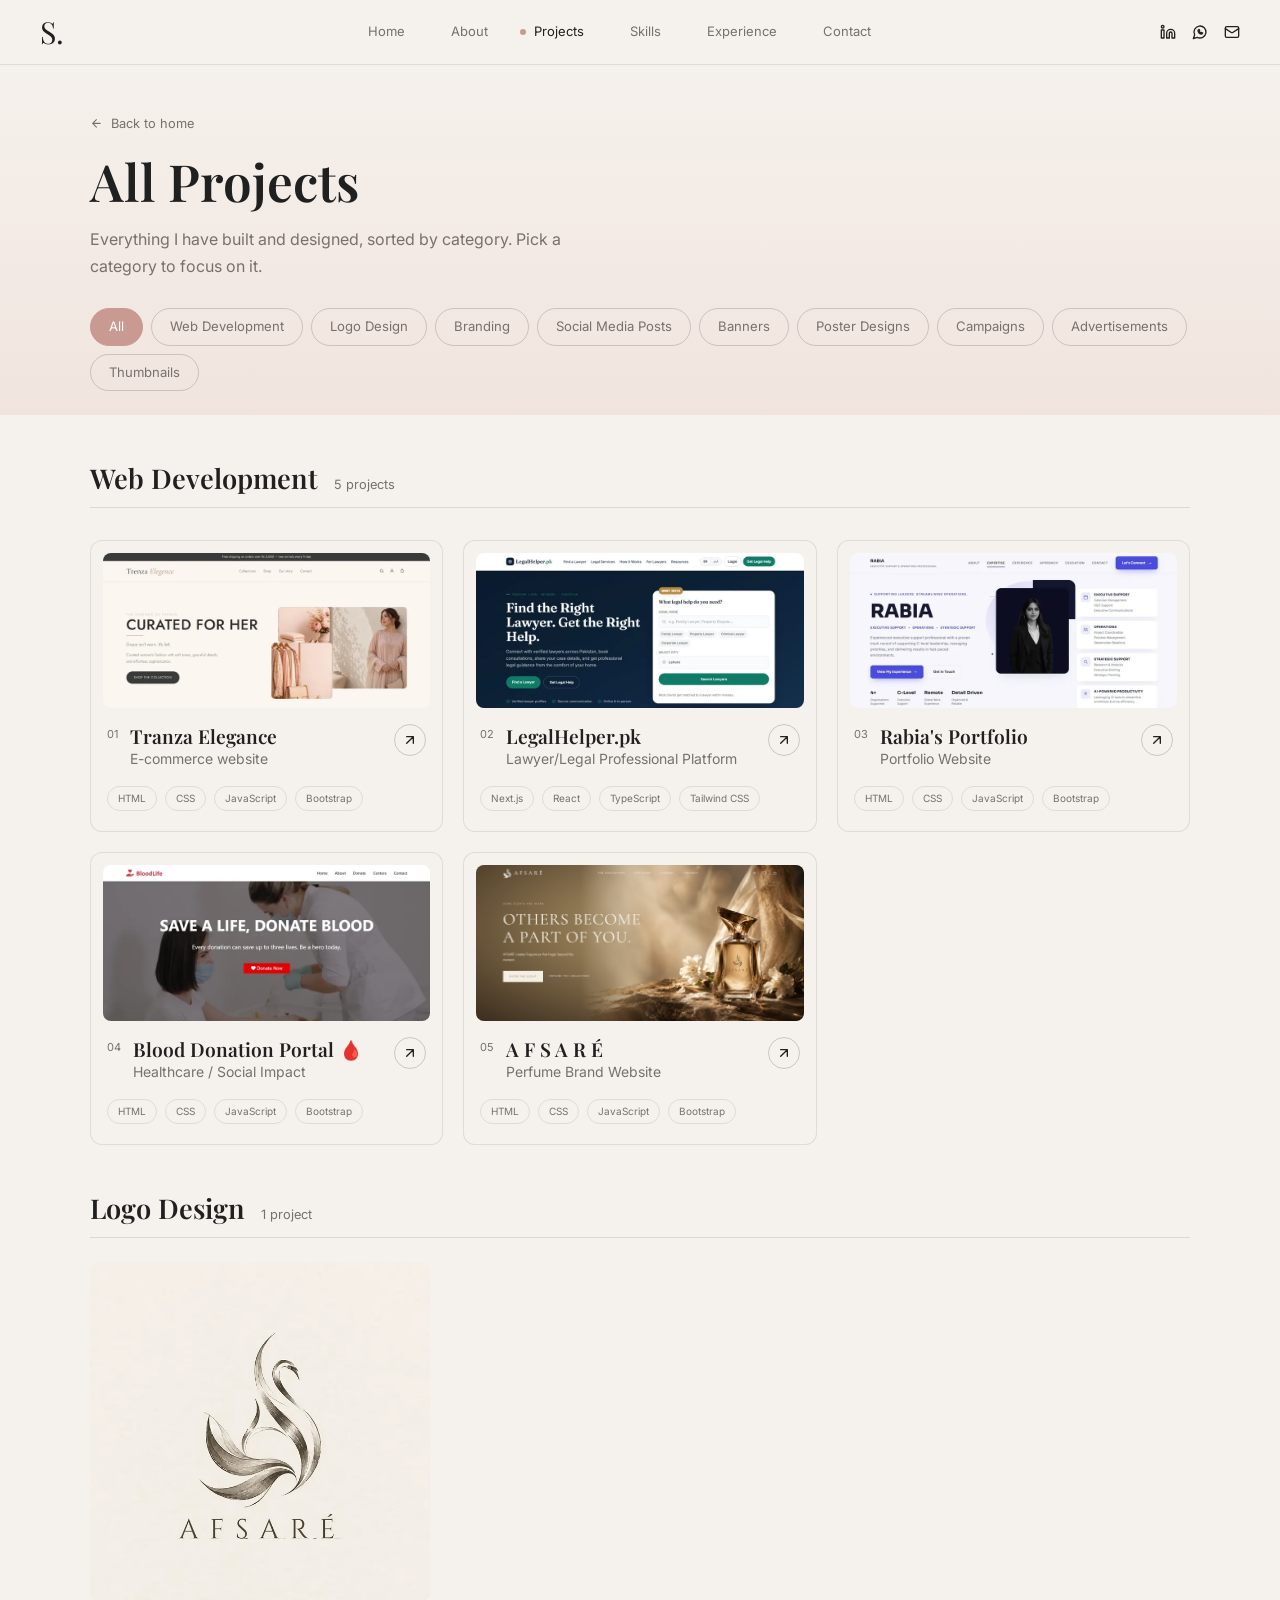
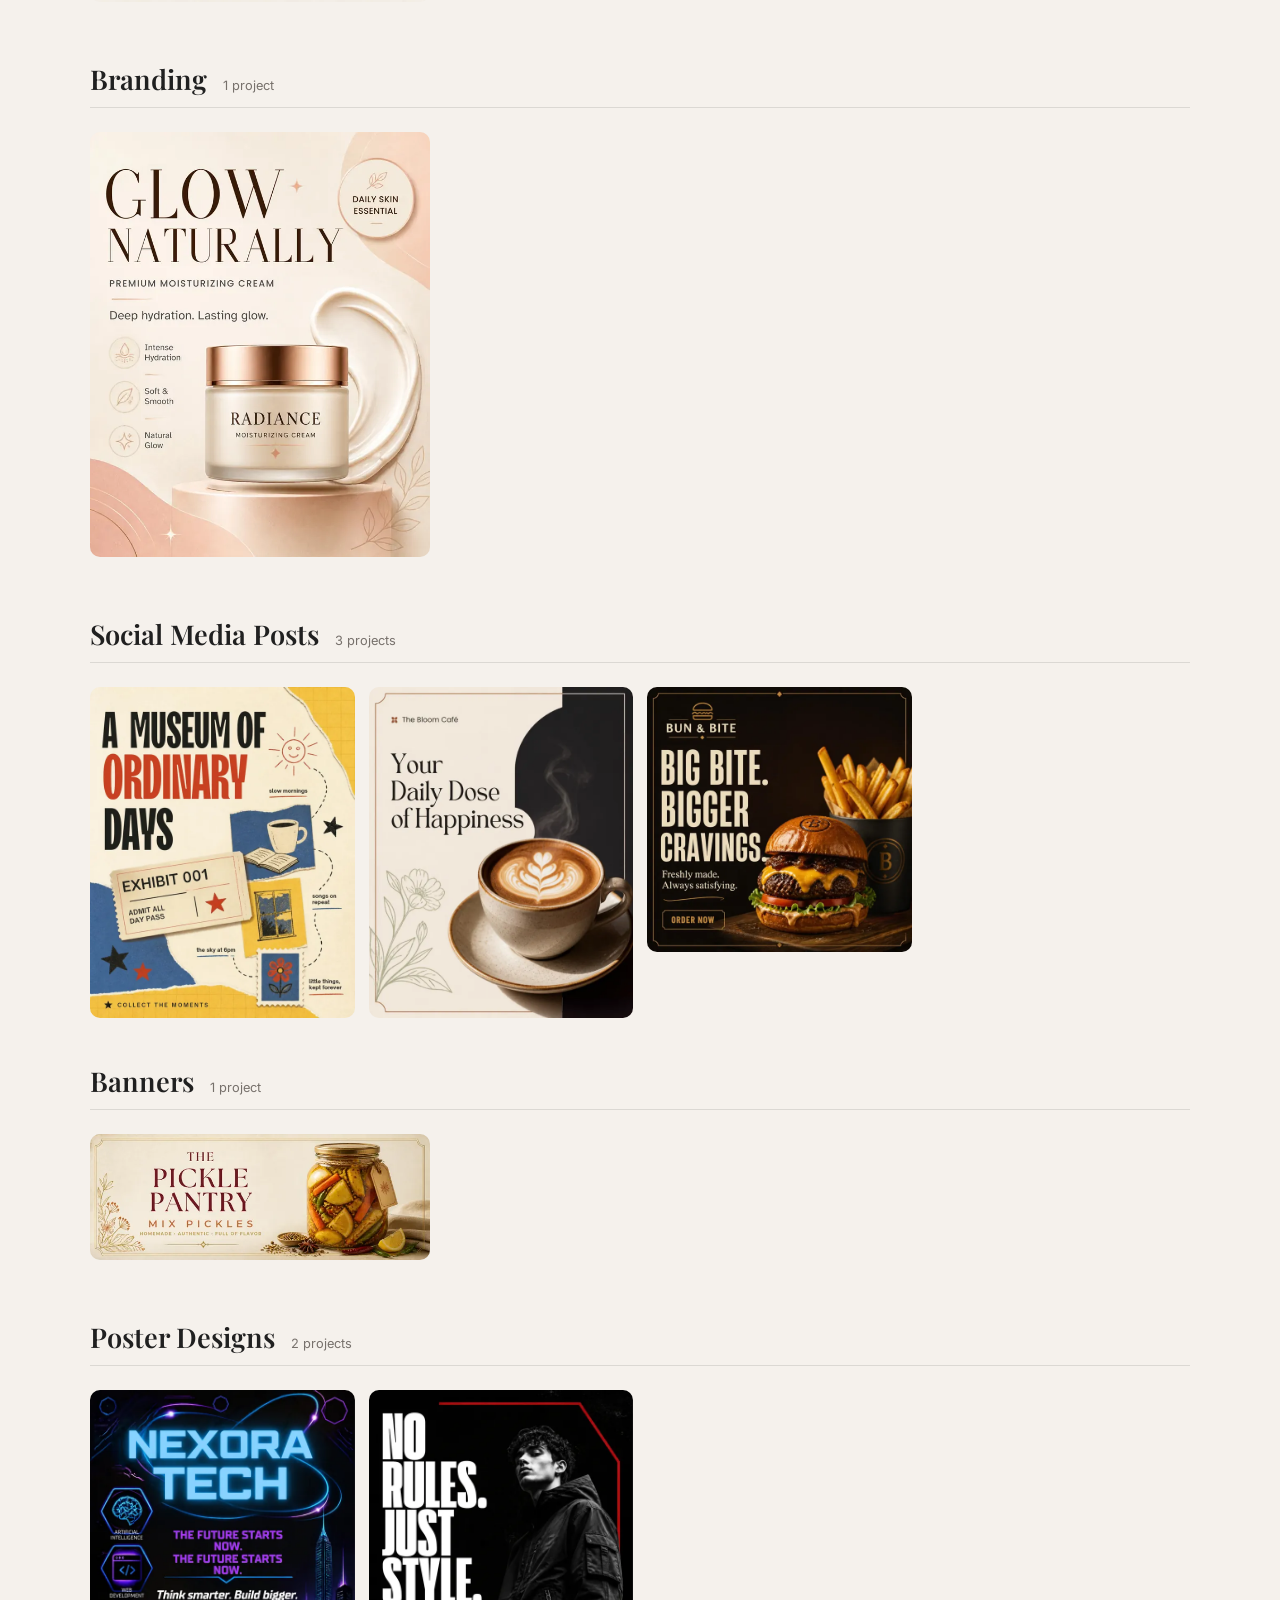
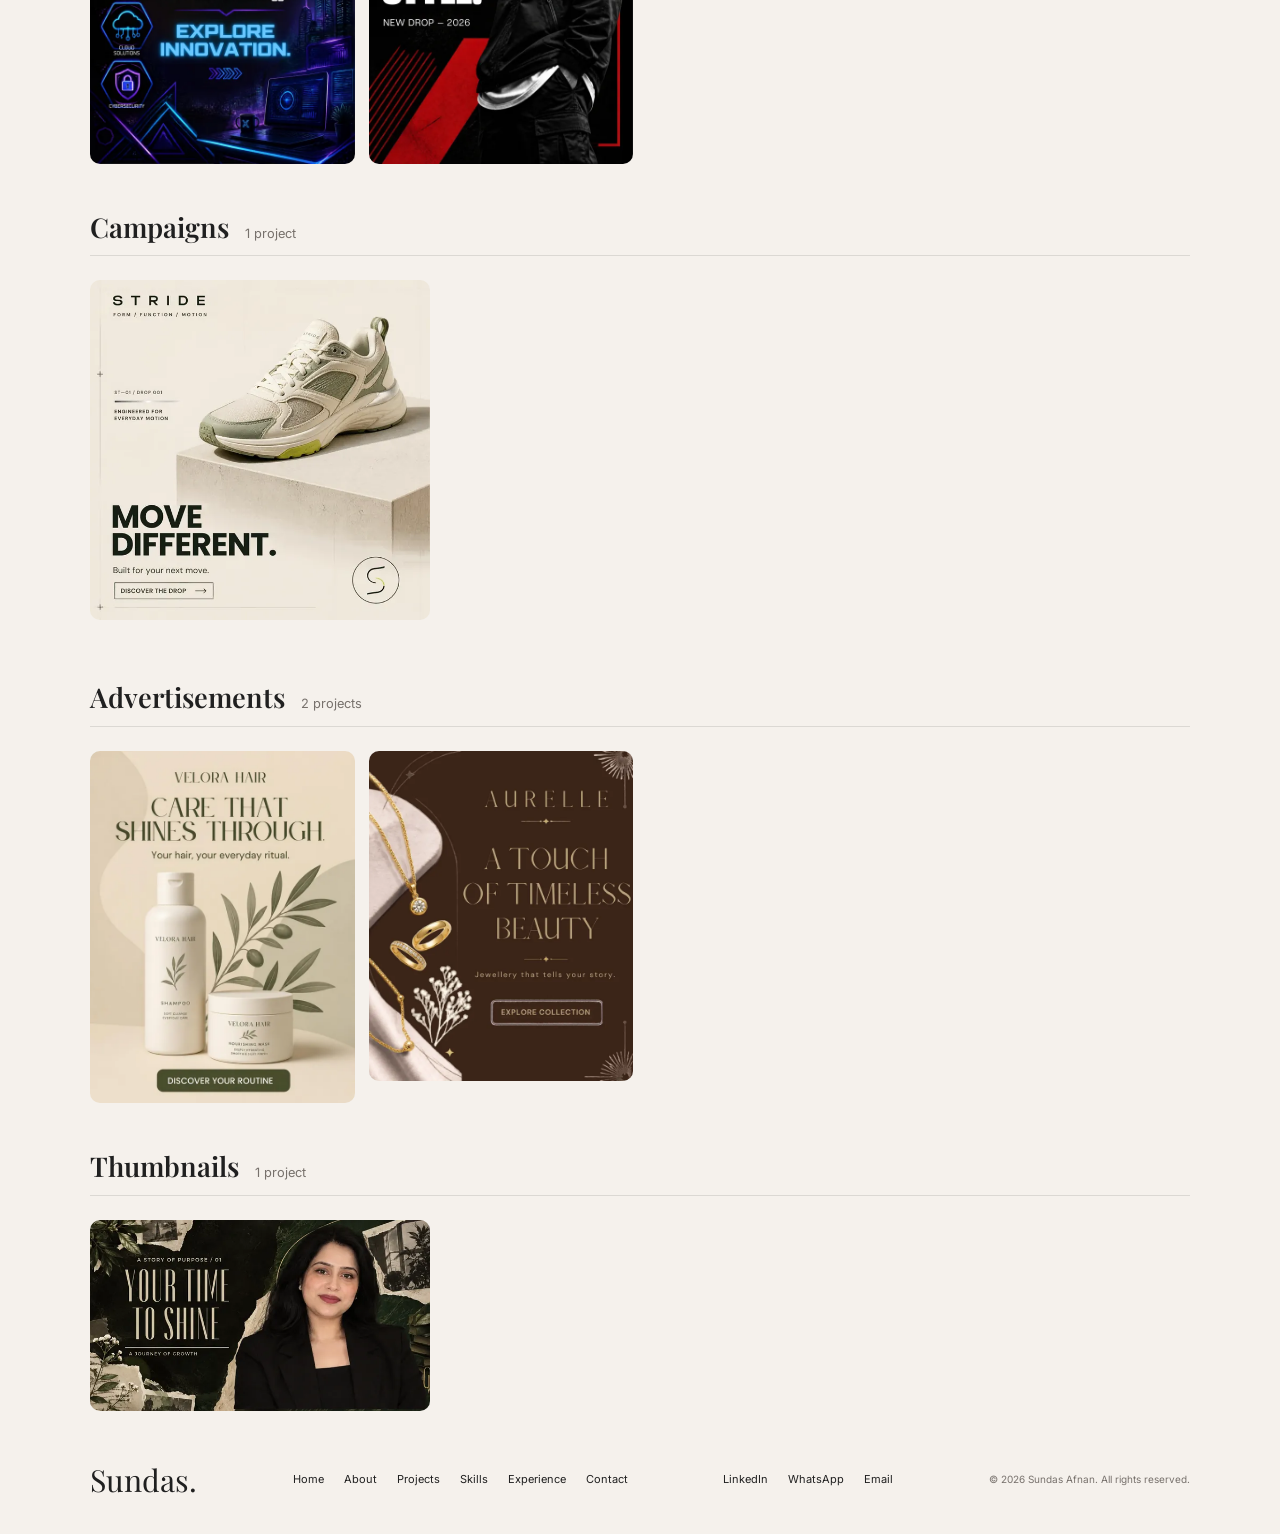
==== projects.html @ 481fc126 "Add files via upload" ====
<!DOCTYPE html>
<html lang="en">
<head>
<meta charset="UTF-8"><meta name="viewport" content="width=device-width, initial-scale=1">
<title>All Projects — Sundas Afnan</title>
<meta name="description" content="All web development and design projects by Sundas Afnan, grouped by category.">
<link rel="preconnect" href="https://fonts.googleapis.com"><link rel="preconnect" href="https://fonts.gstatic.com" crossorigin>
<link href="https://fonts.googleapis.com/css2?family=Caveat:wght@500&family=Inter:wght@400;500;600&family=Playfair+Display:wght@400;500&display=swap" rel="stylesheet">
<link rel="stylesheet" href="style.css">
</head>
<body data-page="projects">
<header class="nav"><div class="nav-in">
<a href="index.html" class="logo" aria-label="Home">S.</a>
<nav aria-label="Main"><ul class="links" id="navLinks"></ul></nav>
<div class="social" id="navSocial"></div>
<button class="burger" id="burger" aria-label="Open menu" aria-expanded="false"></button></div></header>
<div class="mobile-menu" id="mobileMenu"><ul id="mobileLinks"></ul><div class="social" id="mobileSocial"></div></div>

<main class="allp">
<section class="allp-head"><div class="wrap">
<a href="index.html#projects" class="back"><i data-i="arrow"></i> Back to home</a>
<h1 class="sec-title">All Projects</h1>
<p class="sec-desc">Everything I have built and designed, sorted by category. Pick a category to focus on it.</p>
<div class="filter" id="filter" role="tablist" aria-label="Filter projects by category"></div></div></section>
<div class="wrap allp-body" id="allBody"></div>
</main>

<footer class="footer"><div class="wrap foot-in"><a href="index.html" class="logo">Sundas.</a>
<nav aria-label="Footer"><ul class="foot-links" id="footLinks"></ul></nav>
<ul class="foot-links small"><li><a href="https://www.linkedin.com/in/sundasafnan14/" data-link="linkedin">LinkedIn</a></li><li><a href="+923128329131" data-link="whatsapp" target="_blank" rel="noreferrer">WhatsApp</a></li><li><a href="sundasafnan9@gmail.com" data-link="email">Email</a></li></ul>
<p class="copy">© 2026 Sundas Afnan. All rights reserved.</p></div></footer>

<div class="lightbox" id="lightbox" role="dialog" aria-modal="true" aria-label="Design preview" hidden>
<div class="lb-in"><div class="lb-img" id="lbImg"></div><div><h3 id="lbTitle"></h3><p id="lbCat"></p></div>
<button class="lb-btn lb-close" id="lbClose" aria-label="Close"></button><button class="lb-btn lb-prev" id="lbPrev" aria-label="Previous"></button><button class="lb-btn lb-next" id="lbNext" aria-label="Next"></button></div></div>
<script src="data.js"></script>
<script src="common.js"></script>
<script src="projects.js"></script>
</body></html>
---- style.css ----
:root{--cream:#F5F1EC;--soft:#ECE6DF;--char:#151515;--ink:#202020;--muted:#77716C;--blush:#C99A91;--lblush:#E8C7C0;
--serif:'Playfair Display',Georgia,serif;--sans:'Inter',system-ui,sans-serif;--hand:'Caveat',cursive}
*{box-sizing:border-box;margin:0;padding:0}
html{scroll-behavior:smooth;scroll-padding-top:4rem;overflow-x:hidden}
body{font-family:var(--sans);background:var(--cream);color:var(--ink);overflow-x:hidden;line-height:1.5}
img{display:block;max-width:100%}a{color:inherit;text-decoration:none}ul,ol{list-style:none}button{font:inherit;color:inherit;background:none;border:0;cursor:pointer}
:focus-visible{outline:2px solid var(--blush);outline-offset:3px}
h1,h2,h3{font-family:var(--serif);font-weight:400}
h2{font-size:2.4rem;line-height:1.15}
.wrap{max-width:1280px;margin:0 auto;padding:0 24px}
.hand{font-family:var(--hand)}.muted{color:var(--muted)}.soft{color:rgba(245,241,236,.72)}.small{font-size:.8rem;line-height:1.7}.max{max-width:24rem}
.eyebrow{font-size:11px;font-weight:500;text-transform:uppercase;letter-spacing:.25em;margin-bottom:8px}
svg.i{width:1em;height:1em;fill:none;stroke:currentColor;stroke-width:2;stroke-linecap:round;stroke-linejoin:round;vertical-align:-.125em}
section{scroll-margin-top:4rem}
/* buttons */
.btn{display:inline-flex;align-items:center;gap:8px;border-radius:999px;padding:12px 28px;font-size:.8rem;font-weight:500;transition:.25s}
.btn-fill{background:var(--blush);color:#fff}.btn-fill:hover{filter:brightness(1.1)}
.btn-line{border:1px solid var(--blush)}.btn-line:hover{background:rgba(201,154,145,.12)}
.btn-line.dark{margin-top:24px;padding:9px 20px}.btn-line.dark:hover{background:var(--blush);color:#fff}
.btn-line.light{border-color:rgba(245,241,236,.5)}
.btns{display:flex;flex-wrap:wrap;gap:12px}
/* nav */
.nav{position:fixed;inset:0 0 auto;z-index:50;background:rgba(245,241,236,.95);backdrop-filter:blur(8px);border-bottom:1px solid rgba(32,32,32,.1)}
.nav-in{max-width:1280px;margin:0 auto;height:64px;padding:0 40px;display:flex;align-items:center;justify-content:space-between}
.logo{font-family:var(--serif);font-size:1.9rem}
.links{display:flex;gap:32px;font-size:13px}
.links a,.mobile-menu a{display:flex;align-items:center;gap:8px;color:var(--muted);transition:color .2s}
.links a:hover,.links a.on,.mobile-menu a.on{color:var(--ink)}
.links a::before,.mobile-menu a::before{content:"";width:6px;height:6px;border-radius:50%;background:var(--blush);opacity:0;transition:opacity .3s}
.links a.on::before,.mobile-menu a.on::before{opacity:1}
.social{display:flex;gap:16px;align-items:center;font-size:16px}.social a:hover{color:var(--blush)}
.burger{display:none;font-size:24px}
.mobile-menu{position:fixed;inset:0;z-index:40;background:var(--cream);padding:96px 32px 40px;display:none;flex-direction:column;justify-content:space-between}
.mobile-menu.open{display:flex}.mobile-menu ul{display:grid;gap:16px;font-size:15px}
/* hero */
.hero{background:var(--char);color:var(--cream);overflow:hidden}
.hero-grid{display:grid;grid-template-columns:1.05fr 1fr;align-items:center;min-height:600px;padding:64px 40px 0}
.hero-text{padding:0 0 40px 40px;position:relative;z-index:2}
.hello{font-size:2.4rem;color:var(--lblush);line-height:1.2}
h1{font-size:clamp(2.6rem,6vw,4.4rem);line-height:1.1}
.role{margin-top:12px;font-size:12px;font-weight:600;text-transform:uppercase;letter-spacing:.3em}
.lead{margin-top:24px;max-width:24rem;font-size:1rem;line-height:1.7;color:rgba(245,241,236,.85)}
.hero .btns{margin-top:28px}
.hero-tech{margin-top:36px;display:flex;flex-wrap:wrap;gap:8px 28px;font-size:.88rem;color:rgba(245,241,236,.8)}
.hero-art{position:relative;height:600px}
.arch{position:absolute;left:50%;top:0;bottom:0;width:78%;max-width:420px;transform:translateX(-50%);border-radius:999px 999px 0 0;background:linear-gradient(#c99a91,#8a5f58)}
.hero-orbit{position:absolute;inset:0;width:100%;height:100%;pointer-events:none}
.hero-leaf{position:absolute;left:16px;bottom:24px;width:128px;height:256px}
.hero-img{position:absolute;bottom:0;left:50%;height:92%;width:auto;max-width:none;transform:translateX(-50%);filter:sepia(.25) saturate(1.15);-webkit-mask-image:linear-gradient(#000 88%,transparent);mask-image:linear-gradient(#000 88%,transparent)}
.build{position:absolute;right:8px;top:80px;transform:rotate(-12deg);text-align:center;font-size:1.9rem;line-height:1.15;color:var(--lblush)}
.leaf svg{width:100%;height:100%}
/* about */
.about{background:linear-gradient(var(--cream),#f1e4de);padding:64px 0}
.about .wrap{padding:0 64px;max-width:1228px}
.about-top{display:grid;grid-template-columns:auto 1fr;align-items:center;gap:64px}
.photo-wrap{position:relative;width:288px}
.about-leaf{position:absolute;left:-32px;bottom:0;z-index:2;width:64px;height:144px}
.photo-card{position:relative;aspect-ratio:1;transform:rotate(-2deg);overflow:hidden;border-radius:16px;background:#f7f1ec;box-shadow:0 0 0 8px rgba(255,255,255,.7),0 20px 40px rgba(0,0,0,.15)}
.circle{position:absolute;left:50%;top:12%;width:80%;height:80%;transform:translateX(-50%);border-radius:50%;background:var(--lblush)}
.photo-card img{position:absolute;bottom:0;left:50%;height:96%;width:auto;max-width:none;transform:translateX(-50%);filter:sepia(.2) saturate(1.1)}
.about-p{margin-top:20px;max-width:36rem;font-size:1rem;line-height:2;color:var(--muted)}
.sign{margin-top:20px;font-size:2.4rem;display:flex;align-items:center;gap:8px}.sign svg{font-size:20px}
.about-bottom{margin-top:56px;padding-top:24px;display:grid;grid-template-columns:1fr auto;align-items:center;gap:40px}
.caps{display:grid;gap:24px}.caps li{display:flex;gap:16px}
.cap-ic{flex:none;width:44px;height:44px;border-radius:50%;background:rgba(232,199,192,.7);display:flex;align-items:center;justify-content:center}
.caps h3{font-family:var(--sans);font-size:.88rem;font-weight:600}.caps p{margin-top:4px;font-size:.75rem;color:var(--muted)}
.quote-wrap{position:relative;width:288px;padding:24px 40px 24px 0;margin:0 auto}
.quote-shape{position:absolute;left:0;bottom:-8px;width:192px;height:160px;border-radius:999px 999px 0 0;background:rgba(232,199,192,.7)}
.quote{position:relative;transform:rotate(-3deg);border-radius:16px;padding:32px;font-size:2rem;line-height:1.2;background:linear-gradient(135deg,#f6dcd6,#efc9c1);box-shadow:0 10px 25px rgba(0,0,0,.12)}
.quote svg{font-size:20px;margin-top:8px}
.quote-leaf{position:absolute;right:-8px;top:0;width:80px;height:192px}
/* projects */
.projects{padding:56px 0}.projects .wrap,.designs .wrap,.exp .wrap,.services .wrap{max-width:1228px;padding:0 64px}
.sec-head{display:flex;justify-content:space-between;align-items:flex-end}
.viewall{display:flex;gap:8px;align-items:center;font-size:.8rem}
.proj-grid{margin-top:32px;display:grid;grid-template-columns:repeat(4,1fr);gap:16px}
.card{border:1px solid rgba(32,32,32,.1);border-radius:12px;background:var(--cream);padding:12px;transition:.3s}
.card:hover{transform:translateY(-4px);box-shadow:0 12px 28px rgba(0,0,0,.1)}
.card-img{aspect-ratio:16/10;border-radius:8px;overflow:hidden;background:rgba(232,199,192,.4);display:flex;flex-direction:column;align-items:center;justify-content:center;font-size:.75rem;color:var(--muted);text-align:center}
.card-img img{width:100%;height:100%;object-fit:cover;transition:transform .5s}.card:hover .card-img img{transform:scale(1.05)}
.card-row{margin-top:16px;padding:0 4px;display:flex;justify-content:space-between;gap:8px}
.card-row div{display:flex;gap:12px}.card-n{font-size:11px;color:var(--muted);padding-top:2px}
.card h3{font-family:var(--sans);font-size:.88rem;font-weight:600}.card p{font-size:.75rem;color:var(--muted)}
.arrow{flex:none;width:32px;height:32px;border:1px solid rgba(32,32,32,.2);border-radius:50%;display:flex;align-items:center;justify-content:center;transition:.3s}
.card:hover .arrow{background:var(--blush);color:#fff;border-color:var(--blush)}
.pills{margin-top:16px;padding:0 4px 8px;display:flex;flex-wrap:wrap;gap:8px}.pills li{border:1px solid rgba(32,32,32,.1);border-radius:999px;padding:4px 10px;font-size:10px;color:var(--muted)}
/* designs */
.designs{background:var(--soft);padding:56px 0}
.design-grid{display:grid;grid-template-columns:280px 1fr;gap:32px}
.gallery{column-count:3;column-gap:12px}
.g{position:relative;display:block;width:100%;margin:0 0 12px;overflow:hidden;border-radius:8px;break-inside:avoid;-webkit-column-break-inside:avoid;background:transparent}
.g img{display:block;width:100%;height:auto}
.g .ph{width:100%;aspect-ratio:1/1}.g.big .ph{aspect-ratio:4/5}
.ph{display:flex;align-items:center;justify-content:center;padding:12px;text-align:center;font-size:.75rem;color:var(--muted);background:linear-gradient(135deg,var(--lblush),var(--soft))}
.g img{transition:transform .5s}.g:hover img{transform:scale(1.05)}
.g .ov{position:absolute;inset:0;display:flex;flex-direction:column;justify-content:flex-end;padding:12px;text-align:left;color:var(--cream);background:rgba(21,21,21,.5);opacity:0;transition:.3s}
.g:hover .ov,.g:focus-visible .ov{opacity:1}.ov b{font-size:.75rem}.ov span{font-size:10px}
/* tools */
.tools{background:var(--char);color:var(--cream);border-radius:40px 40px 0 0;padding:56px 0;overflow:hidden}
.tools-grid{display:grid;grid-template-columns:300px 1fr;gap:32px;align-items:center;padding:0 48px;max-width:1280px}
.tag{margin-top:32px;transform:rotate(-6deg);font-size:1.9rem;line-height:1.15;color:var(--lblush)}
.orbit{position:relative;width:100%;aspect-ratio:16/9}
.orbit-svg{position:absolute;inset:0;width:100%;height:100%;pointer-events:none}
.orbit-center{position:absolute;left:50%;top:50%;transform:translate(-50%,-50%);text-align:center;z-index:1}
.orbit-center .hand{font-size:1.25rem;color:rgba(245,241,236,.4)}.orbit-center b{display:block;font-family:var(--serif);font-weight:400;font-size:1.5rem}
.orbit-center span{font-size:11px;color:rgba(245,241,236,.7)}
.tool{position:absolute;transform:translate(-50%,-50%);z-index:2;width:68px;height:68px;border-radius:12px;border:1px solid rgba(255,255,255,.15);background:#232020;opacity:.8;display:flex;flex-direction:column;align-items:center;justify-content:center;transition:transform .5s,box-shadow .5s,border-color .5s,opacity .5s}
.tool b{font-size:1.25rem}.tool span{margin-top:2px;font-size:10px;color:rgba(245,241,236,.8)}
.orbit.has-active .tool{opacity:.5}
.orbit .tool.on{z-index:3;opacity:1;transform:translate(-50%,-50%) scale(1.25);border-color:var(--blush);background:#2c2625;box-shadow:0 0 30px rgba(232,150,135,.7)}
.explore{position:absolute;right:0;top:0;font-size:1.5rem;color:var(--lblush)}
.hint{position:absolute;right:0;bottom:0;font-size:.88rem;line-height:1.3;color:rgba(245,241,236,.8)}
/* experience / services */
.exp{padding:56px 0}.exp-grid{display:grid;grid-template-columns:240px 1fr;gap:40px}
.jobs{display:grid;grid-template-columns:repeat(3,1fr);gap:32px}
.jobs li{position:relative;border-top:1px solid rgba(32,32,32,.2);padding-top:20px}
.jobs li::before{content:"";position:absolute;top:-5px;left:0;width:9px;height:9px;border-radius:50%;background:var(--ink)}
.jobs h3{font-family:var(--sans);font-size:.88rem;font-weight:600}.jobs p{font-size:11px;color:var(--muted)}
.jobs ul{margin-top:12px;list-style:disc;padding-left:16px;display:grid;gap:6px;font-size:11px;line-height:1.7;color:var(--muted)}
.services{padding:0 0 56px}
.svc-grid{margin-top:32px;display:grid;grid-template-columns:repeat(3,1fr);gap:16px}
.svc-grid li{border:1px solid rgba(32,32,32,.1);background:var(--soft);border-radius:12px;padding:24px;font-size:.88rem;font-weight:500;transition:.3s}
.svc-grid li:hover{transform:translateY(-4px);box-shadow:0 8px 20px rgba(0,0,0,.1)}
/* contact */
.contact{position:relative;overflow:hidden;background:var(--char);color:var(--cream);padding:56px 0}
.contact-bg{position:absolute;inset:0 auto 0 0;width:48%;-webkit-mask-image:linear-gradient(to right,#000,transparent 85%);mask-image:linear-gradient(to right,#000,transparent 85%);background:radial-gradient(ellipse at 20% 60%,rgba(201,154,145,.35),transparent 60%) center/cover}
.contact-fade{position:absolute;inset:0;background:linear-gradient(to right,transparent,rgba(21,21,21,.6),rgba(21,21,21,.9))}
.contact-in{position:relative;display:flex;align-items:center;justify-content:space-between;gap:32px;max-width:1280px;padding:0 48px}
.contact-in .spacer{width:30%}.contact h2{font-size:2.2rem;margin-top:8px}.contact .eyebrow{font-size:10px;color:rgba(245,241,236,.8)}.contact p.soft{margin-top:12px;font-size:.88rem}
.reach{transform:rotate(-6deg);text-align:center;font-size:1.5rem;line-height:1.2;color:var(--lblush)}
/* footer */
.footer{padding:32px 0}.foot-in{max-width:1228px;padding:0 64px;display:flex;justify-content:space-between;align-items:center;gap:20px}
.foot-links{display:flex;flex-wrap:wrap;gap:20px;font-size:11px}.foot-links a:hover{color:var(--blush)}.copy{font-size:10px;color:var(--muted)}
/* lightbox */
.lightbox{position:fixed;inset:0;z-index:60;background:rgba(21,21,21,.9);display:flex;align-items:center;justify-content:center;padding:16px}.lightbox[hidden]{display:none}
.lb-in{position:relative;width:100%;max-width:768px;color:var(--cream)}
.lb-img{max-height:70vh;min-height:240px;border-radius:8px;overflow:hidden;display:flex}.lb-img img{width:100%;max-height:70vh;object-fit:contain}.lb-img .ph{width:100%;min-height:240px}
.lb-in h3{margin-top:12px;font-size:1.25rem}.lb-in p{font-size:.75rem;opacity:.7}
.lb-btn{position:absolute;width:36px;height:36px;border-radius:50%;background:var(--cream);color:var(--ink);display:flex;align-items:center;justify-content:center}
.lb-close{top:-12px;right:0}.lb-prev{left:8px;top:33%}.lb-next{right:8px;top:33%}
/* reveal */
.reveal{opacity:0;transform:translateY(16px);transition:opacity .7s,transform .7s}.reveal.in{opacity:1;transform:none}
/* responsive */
@media (max-width:1023px){
.links,.nav .social{display:none}.burger{display:block}.nav-in{padding:0 20px}
.hero-grid{grid-template-columns:1fr;padding:96px 24px 0}.hero-text{padding:0 0 40px}.hero-art{height:480px}h1{font-size:3.2rem}
.about .wrap,.projects .wrap,.designs .wrap,.exp .wrap,.services .wrap,.foot-in{padding:0 24px}
.about-top,.about-bottom,.design-grid,.tools-grid,.exp-grid{grid-template-columns:1fr}.about-top{gap:40px}.photo-wrap{margin:0 auto}
.proj-grid{grid-template-columns:repeat(2,1fr)}.jobs{grid-template-columns:1fr}.svc-grid{grid-template-columns:repeat(2,1fr)}
.tools-grid{padding:0 24px}.explore,.hint,.build,.hero-leaf{display:none}.reach{display:none}
.contact-in{flex-direction:column;text-align:center}.contact-in .spacer{display:none}.contact-bg{width:100%;opacity:.4}
.foot-in{flex-direction:column}.viewall{display:none}}
@media (max-width:639px){
.orbit{aspect-ratio:4/5}.tool{width:44px;height:44px}.tool span{display:none}.tool b{font-size:.88rem}
.proj-grid,.svc-grid{grid-template-columns:1fr}.gallery{column-count:2}
h2{font-size:2rem}.quote{font-size:1.7rem}}
@media (min-width:640px) and (max-width:1023px){.orbit{aspect-ratio:16/10}}
@media (prefers-reduced-motion:reduce){html{scroll-behavior:auto}*{animation:none!important;transition:none!important}.reveal{opacity:1;transform:none}}

/* ===== Text hover effect (all text) ===== */
.hv{width:fit-content;max-width:100%;transition:color .3s,transform .3s,text-shadow .3s}
.hv:hover{color:var(--blush);transform:translateX(6px);text-shadow:0 0 18px rgba(201,154,145,.35)}
.hello.hv:hover,.tag.hv:hover,.reach.hv:hover,.build.hv:hover,.explore.hv:hover,.hero-tech li.hv:hover{color:#fff}
.build.hv:hover{transform:rotate(-12deg) translateX(6px)}.tag.hv:hover{transform:rotate(-6deg) translateX(6px)}.reach.hv:hover{transform:rotate(-6deg) translateX(6px)}
.about .quote.hv:hover{color:var(--blush)}
/* ===== Typing effect (hero) ===== */
.t-off{visibility:hidden}
.typing .t-on::after{content:"";display:inline-block;width:2px;height:.9em;margin-left:3px;vertical-align:-.1em;background:var(--blush);animation:blink .8s steps(1) infinite}
@keyframes blink{50%{opacity:0}}
html.js .hero .lead,html.js .hero .btns,html.js .hero-tech{opacity:0;transform:translateY(10px);transition:opacity .7s,transform .7s}
html.js .hero.typed .lead,html.js .hero.typed .btns,html.js .hero.typed .hero-tech{opacity:1;transform:none}
html.js .hero.typed .btns{transition-delay:.15s}html.js .hero.typed .hero-tech{transition-delay:.3s}
html.js .hero.typed .lead.hv:hover{transform:translateX(6px)}
/* ===== Extra responsive polish ===== */
img,svg{max-width:100%}
.tool{width:clamp(44px,7.5vw,68px);height:clamp(44px,7.5vw,68px)}
.photo-wrap{width:min(288px,80vw)}.quote-wrap{width:min(288px,100%)}
@media (max-width:1199px){
.nav-in{padding:0 24px}.links{gap:20px}
.about .wrap,.projects .wrap,.designs .wrap,.exp .wrap,.services .wrap,.foot-in{padding:0 32px}
.proj-grid{grid-template-columns:repeat(2,1fr)}
.exp-grid{grid-template-columns:1fr;gap:28px}
.hero-grid{padding-left:24px;padding-right:24px}.hero-text{padding-left:24px}
.tools-grid{padding:0 32px}.contact-in{padding:0 32px}}
@media (max-width:1023px){
.hero-art{height:clamp(380px,62vw,520px)}.hero-text{padding-left:0}
.about-bottom{justify-items:start}.quote-wrap{margin:0 auto}
.design-grid,.tools-grid{gap:28px}
.contact-in>div,.contact-in .btns{margin-inline:auto}.contact-in .btns{justify-content:center}}
@media (max-width:767px){
.jobs{grid-template-columns:1fr}.contact{padding:44px 0}.tag{font-size:1.6rem}
.about-top{text-align:left}.about .wrap,.projects .wrap,.designs .wrap,.exp .wrap,.services .wrap,.foot-in,.tools-grid,.contact-in{padding-left:20px;padding-right:20px}
.about{padding:48px 0}.projects,.designs,.exp{padding:44px 0}.tools{border-radius:28px 28px 0 0;padding:44px 0}
.about-leaf{left:-12px}}
@media (max-width:479px){
.nav-in{padding:0 16px}.hero-grid{padding:88px 16px 0}.hero-art{height:360px}.hello{font-size:2rem}.role{letter-spacing:.2em;font-size:11px}
.btn{padding:11px 22px}.hero-tech{gap:6px 18px;font-size:.8rem}
.quote{font-size:1.5rem;padding:24px}.sign{font-size:2rem}.about-p{font-size:.92rem;line-height:1.85}
.svc-grid li{padding:18px}.contact h2{font-size:1.8rem}.foot-links{justify-content:center}}
@media (prefers-reduced-motion:reduce){.hv:hover{transform:none}html.js .hero .lead,html.js .hero .btns,html.js .hero-tech{opacity:1;transform:none}}
/* ===== Contact illustration ===== */
.contact-bg svg{position:absolute;inset:0;width:100%;height:100%}
.contact-bg.photo{background-size:cover}.contact-bg.photo svg{display:none}
.steam{animation:steam 4s ease-in-out infinite;transform-box:fill-box}.steam.s2{animation-delay:1.3s}.steam.s3{animation-delay:2.6s}
@keyframes steam{0%{opacity:0;transform:translateY(8px)}50%{opacity:.8}100%{opacity:0;transform:translateY(-12px)}}
@media (max-width:1023px){.contact-bg{opacity:.35}}
/* ===== About bottom: skills + workspace art ===== */
.about-bottom{grid-template-columns:minmax(0,1.25fr) minmax(0,1fr);gap:24px;padding-top:0}
.caps{grid-template-columns:1fr 1fr;gap:44px 28px}
.caps li{align-items:flex-start;gap:16px}
.cap-ic{width:64px;height:64px;background:#f0d3cd;color:#4a2f2c}.cap-ic svg{font-size:26px}
.cap-body{border-left:1px solid rgba(201,154,145,.7);padding-left:16px;min-height:64px}
.caps h3{font-family:var(--sans);font-size:1.1rem;font-weight:500}
.skills{margin-top:8px;display:flex;flex-wrap:wrap;gap:2px 0;font-size:.82rem;color:var(--muted)}
.skills li{white-space:nowrap}.skills li+li::before{content:"•";margin:0 9px;color:var(--blush)}
.workspace{width:100%;max-width:520px;height:auto;justify-self:end}
@media (max-width:1023px){.about-bottom{grid-template-columns:1fr}.workspace{justify-self:center;max-width:460px}}
@media (max-width:639px){.caps{grid-template-columns:1fr}.skills{flex-wrap:wrap}}

/* ===== Tools section — new design ===== */
.tools{position:relative;background:radial-gradient(ellipse at 60% 45%,#1d1514,#120e0e 70%)}
.tools-grid{position:relative;z-index:2}
.pill{display:inline-block;border:1px solid rgba(201,154,145,.45);background:rgba(201,154,145,.12);color:var(--lblush);border-radius:999px;padding:8px 22px;font-size:12px;letter-spacing:.3em;text-transform:uppercase}
.tools h2{margin-top:22px;font-size:clamp(2.6rem,4.6vw,4.2rem);font-weight:600;line-height:1.05;color:#f6d6cc}
.tools-desc{margin-top:22px;max-width:26rem;font-size:1rem;line-height:1.7;color:rgba(245,241,236,.8)}
.tag{margin-top:44px;font-size:clamp(1.7rem,2.4vw,2.3rem)}
.swoosh{display:block;width:70%;height:12px;margin:4px 0 0 28px}
.orbit .tool{width:clamp(44px,8.4vw,104px);height:clamp(44px,8.4vw,104px);gap:clamp(2px,.5vw,7px);border-radius:clamp(10px,1.6vw,18px);border:1px solid rgba(232,160,150,.45);background:linear-gradient(160deg,#261b1a,#150f0f);box-shadow:0 0 16px rgba(201,110,100,.18),inset 0 0 14px rgba(232,160,150,.07);opacity:1}
.tool img{width:46%;height:auto;max-height:48%;object-fit:contain;pointer-events:none}
.tool span{margin:0;font-size:clamp(8px,.95vw,13px);color:#f3e9e4;line-height:1}
.orbit.has-active .tool{opacity:.55}
.orbit .tool.on{opacity:1;transform:translate(-50%,-50%) scale(1.15);border-color:#f0a597;box-shadow:0 0 38px rgba(240,140,125,.75),inset 0 0 18px rgba(240,160,150,.18)}
.orbit-center{width:22%;aspect-ratio:220/170;display:flex;align-items:center;justify-content:center}
.tk-blob{position:absolute;inset:0;width:100%;height:100%}
.tk{position:relative;text-align:center;color:#f5d5cb}.tk>svg.i{font-size:clamp(14px,1.8vw,24px);color:var(--lblush)}
.orbit-center .tk .hand{font-size:clamp(1.1rem,2.6vw,2.6rem);line-height:1.1;color:#f5d5cb}
.tk .swoosh{width:70%;margin:0 auto}.tk span{display:block;margin-top:2px;font-size:clamp(8px,.9vw,12px);color:rgba(245,241,236,.7)}
.sp{position:absolute;width:20px;height:20px}.s-l{left:-4%;top:58%}.s-r{right:-4%;top:58%}
.orbit .sp{display:block}.s-tr{right:4%;top:16%}.s-br{right:3%;bottom:10%}
.deco-tr{position:absolute;right:-6px;top:-4px;width:110px;height:150px;transform:rotate(25deg)}
.deco-bl{position:absolute;left:-10px;bottom:10px;width:80px;height:150px;transform:rotate(-8deg)}
.deco-br{position:absolute;right:10px;bottom:-6px;width:60px;height:110px;transform:rotate(-20deg)}
.blob-bl{position:absolute;left:-70px;bottom:-70px;width:260px;height:210px;border-radius:60% 40% 50% 50%;background:rgba(201,154,145,.14)}
.blob-br{position:absolute;right:-90px;bottom:-70px;width:300px;height:220px;border-radius:50% 60% 40% 50%;background:rgba(201,154,145,.14)}
@media (min-width:1024px){.tools-grid{grid-template-columns:380px 1fr}.orbit{aspect-ratio:17/10}}
@media (max-width:1023px){.tools .s-tr,.tools .s-br{display:none}.deco-tr{width:80px;height:110px}.deco-bl,.deco-br{display:none}.tools-grid>.tools-left{text-align:left}.orbit-center{width:26%}}
@media (max-width:639px){.orbit-center{width:34%}.orbit .sp{display:none}.tool span{display:none}.tool img{width:58%;max-height:62%}.swoosh{width:60%}}

/* ===== Tool size: scale with the orbit area (container units) ===== */
.orbit{container-type:inline-size}
.orbit .tool{width:clamp(40px,7.8cqw,96px);height:clamp(40px,7.8cqw,96px);gap:clamp(2px,.7cqw,6px);border-radius:clamp(9px,1.5cqw,16px)}
.tool span{font-size:clamp(8px,1.15cqw,12px)}
.tool img{width:44%;max-height:46%}
.orbit-center .tk .hand{font-size:clamp(1rem,3.3cqw,2.4rem)}
.tk>svg.i{font-size:clamp(12px,2.2cqw,22px)}
.tk span{font-size:clamp(8px,1.1cqw,11px)}
@media (max-width:639px){.tool img{width:56%;max-height:60%}}

/* ===== Experience — timeline cards ===== */
.exp{--terra:#B8695A;--terra-l:rgba(184,105,90,.35);background:#fbf6ee;padding:64px 0}
.exp .wrap{max-width:1300px;padding:0 40px}
.exp-pill{display:inline-block;border:1.5px solid rgba(184,105,90,.5);color:var(--terra);border-radius:999px;padding:10px 26px;font-family:var(--serif);font-size:13px;letter-spacing:.25em;text-transform:uppercase;margin-bottom:0}
.exp h2{margin-top:24px;font-size:clamp(2.8rem,4.6vw,4.2rem);font-weight:600;line-height:1.05;color:#3a281f}
.dash{display:block;width:48px;height:2px;margin:22px 0 18px;background:linear-gradient(90deg,var(--terra) 0 20px,transparent 20px 28px,var(--terra) 28px 48px)}
.exp-sub{font-size:1.1rem;color:#4a3d38}
.resume{display:inline-flex;align-items:center;gap:12px;margin-top:28px;padding:16px 32px;border:1.5px solid rgba(184,105,90,.4);border-radius:999px;background:#fff8f2;box-shadow:0 8px 22px rgba(184,105,90,.15);color:#4a2f27;font-weight:500;transition:.3s}
.resume:hover{background:var(--terra);color:#fff;transform:translateY(-2px)}
.jobs{position:relative;display:grid;grid-template-columns:1fr;gap:28px;padding-left:48px}
.jobs::before{content:"";position:absolute;left:12px;top:24px;bottom:24px;width:2px;background:linear-gradient(var(--terra-l),var(--terra),var(--terra-l))}
.jobs>li{position:relative;border-top:0;padding-top:0}.jobs>li::before{display:none}
.node{position:absolute;left:-44px;top:26%;width:16px;height:16px;border-radius:50%;background:#fff;border:2px solid var(--terra);box-shadow:0 0 0 4px rgba(184,105,90,.12)}
.job-card{display:grid;grid-template-columns:auto minmax(0,1fr) minmax(0,1.25fr);gap:24px;align-items:start;border:1px solid var(--terra-l);border-radius:24px;padding:26px 28px;background:linear-gradient(135deg,#fffaf4,#fcf1e8);box-shadow:0 10px 28px rgba(184,105,90,.08);transition:.3s}
.job-card:hover{transform:translateY(-3px);box-shadow:0 14px 34px rgba(184,105,90,.16)}
.job-ic{width:78px;height:78px;border-radius:18px;background:#fbe3d6;border:1px solid rgba(184,105,90,.25);display:flex;align-items:center;justify-content:center;color:#5a463f}
.job-ic img{width:46px;height:46px}.job-ic svg{font-size:36px;stroke-width:1.5}
.job-n{font-family:var(--serif);font-weight:600;font-size:1.1rem;color:var(--terra);line-height:1}
.jobs .job-main h3{font-family:var(--serif);font-size:1.55rem;font-weight:600;line-height:1.2;color:#22202c}
.job-main .org{margin-top:6px;font-family:var(--serif);font-size:1rem;color:#5a4a44}
.job-main .date{margin-top:6px;display:flex;align-items:center;gap:8px;font-family:var(--serif);font-size:.95rem;color:#4a3d38}.job-main .date svg{color:var(--terra);font-size:16px}
.chips{margin-top:18px;display:flex;flex-wrap:wrap;gap:12px}
.chip{width:48px;height:48px;border-radius:12px;background:#fbe9de;border:1px solid rgba(184,105,90,.2);display:flex;align-items:center;justify-content:center;color:#4a3d38}
.chip img{width:26px;height:26px}.chip svg{font-size:24px;stroke-width:1.6}
.jobs .job-pts{list-style:none;padding:4px 0 4px 28px;margin:0;border-left:1px solid var(--terra-l);display:grid;gap:12px;font-family:var(--serif);font-size:.95rem;line-height:1.5;color:#3a3340}
.job-pts li{position:relative;padding-left:22px}.job-pts li::before{content:"";position:absolute;left:0;top:.6em;width:7px;height:7px;border-radius:50%;background:var(--terra)}
@media (min-width:1200px){.exp-grid{grid-template-columns:380px 1fr;gap:56px}}
@media (max-width:1199px){.exp .wrap{padding:0 32px}}
@media (max-width:899px){.job-card{grid-template-columns:auto 1fr}.jobs .job-pts{grid-column:1/-1;border-left:0;border-top:1px solid var(--terra-l);padding:18px 0 0}}
@media (max-width:639px){.exp .wrap{padding:0 20px}.jobs{padding-left:34px}.jobs::before{left:6px}.node{left:-35px;width:14px;height:14px}.job-card{grid-template-columns:1fr;padding:20px}.job-ic{width:64px;height:64px}.jobs .job-main h3{font-size:1.3rem}}

/* ===== Experience: compact cards ===== */
.exp{padding:48px 0}
.exp .wrap{max-width:1180px}
@media (min-width:1200px){.exp-grid{grid-template-columns:330px 1fr;gap:40px}}
.jobs{gap:16px;padding-left:40px}.jobs::before{left:9px}.node{left:-38px;width:13px;height:13px}
.job-card{gap:16px;padding:16px 20px;border-radius:18px}
.job-ic{width:56px;height:56px;border-radius:14px}.job-ic img{width:32px;height:32px}.job-ic svg{font-size:26px}
.job-n{font-size:.9rem}
.jobs .job-main h3{font-size:1.15rem}
.job-main .org{margin-top:3px;font-size:.88rem}.job-main .date{margin-top:3px;font-size:.82rem}.job-main .date svg{font-size:14px}
.chips{margin-top:10px;gap:8px}.chip{width:34px;height:34px;border-radius:9px}.chip img{width:19px;height:19px}.chip svg{font-size:17px}
.jobs .job-pts{padding:2px 0 2px 20px;gap:7px;font-size:.82rem;line-height:1.45}
.job-pts li{padding-left:16px}.job-pts li::before{width:6px;height:6px;top:.55em}
@media (max-width:899px){.jobs .job-pts{padding-top:12px}}
@media (max-width:639px){.jobs{padding-left:30px}.jobs::before{left:5px}.node{left:-31px}.job-card{padding:14px}.job-ic{width:48px;height:48px}.jobs .job-main h3{font-size:1.05rem}}

/* ===== Timeline lights up on scroll ===== */
.jobs::after{content:"";position:absolute;left:9px;top:24px;width:2px;height:var(--prog,0px);background:linear-gradient(var(--terra),#e08a74);box-shadow:0 0 10px rgba(184,105,90,.6);border-radius:2px;transition:height .15s linear}
.node{background:#fff;border-color:rgba(184,105,90,.4);transition:background .4s,border-color .4s,box-shadow .4s,transform .4s;z-index:1}
.node.reached{background:var(--terra);border-color:var(--terra)}
.node.lit{transform:scale(1.3);box-shadow:0 0 0 5px rgba(184,105,90,.2),0 0 18px 5px rgba(224,138,116,.7)}
.job.lit .job-card{border-color:var(--terra);box-shadow:0 14px 34px rgba(184,105,90,.2)}
@media (max-width:639px){.jobs::after{left:5px}}

/* ================= Unified type system (all sections) ================= */
:root{--terra:#B8695A;--terra-l:rgba(184,105,90,.35);--fs-title:clamp(2.4rem,4vw,3.6rem);--fs-card:1.2rem;--fs-body:1rem;--fs-small:.875rem}
.pill{display:inline-block;margin:0;padding:8px 22px;border:1.5px solid rgba(184,105,90,.5);border-radius:999px;font-family:var(--sans);font-size:12px;font-weight:500;letter-spacing:.25em;text-transform:uppercase;color:var(--terra);background:transparent}
.tools .pill,.contact .pill{border-color:rgba(201,154,145,.45);background:rgba(201,154,145,.12);color:var(--lblush)}
main h2.sec-title{margin-top:18px;font-family:var(--serif);font-weight:600;font-size:var(--fs-title);line-height:1.1;color:var(--ink)}
.about h2.sec-title{margin-top:0}
.tools h2.sec-title,.contact h2.sec-title{color:#f6d6cc}
.sec-desc{margin-top:16px;max-width:30rem;font-family:var(--sans);font-size:var(--fs-body);line-height:1.7;color:var(--muted)}
.tools .sec-desc,.contact .sec-desc{color:rgba(245,241,236,.8)}
.about-p.sec-desc{max-width:36rem}
/* card titles */
main .card h3,main .caps h3,main .jobs .job-main h3,main .svc-card h3{font-family:var(--serif);font-weight:600;font-size:var(--fs-card);line-height:1.25;color:var(--ink)}
/* secondary text */
main .card p,main .skills,main .jobs .job-pts,.job-main .org,.job-main .date,.svc-card p{font-family:var(--sans);font-size:var(--fs-small);line-height:1.6}
main .card p{color:var(--muted)}
.job-main .org{margin-top:4px;color:#5a4a44}.job-main .date{color:#4a3d38}
.jobs .job-pts{color:#4a4448}
.skills{color:var(--muted)}
/* ===== Services ===== */
.services{background:#fbf6ee;padding:48px 0 64px}
.services .wrap{max-width:1180px;padding:0 40px}
.services .dash{margin:22px 0 0}
.svc-grid{margin-top:32px;display:grid;grid-template-columns:repeat(3,1fr);gap:20px}
.svc-grid .svc-card{border:1px solid var(--terra-l);border-radius:18px;padding:22px 24px;background:linear-gradient(135deg,#fffaf4,#fcf1e8);font-size:inherit;font-weight:400;transition:.3s}
.svc-grid .svc-card:hover{transform:translateY(-4px);border-color:var(--terra);box-shadow:0 12px 28px rgba(184,105,90,.15)}
.svc-ic{display:flex;width:52px;height:52px;border-radius:12px;align-items:center;justify-content:center;background:#fbe3d6;border:1px solid rgba(184,105,90,.25);color:#5a463f}.svc-ic svg{font-size:26px;stroke-width:1.5}
.svc-card h3{margin-top:18px}.svc-card p{margin-top:8px;color:#4a3d38;max-width:22rem}
@media (max-width:1023px){.svc-grid{grid-template-columns:repeat(2,1fr)}.services .wrap{padding:0 32px}}
@media (max-width:639px){.svc-grid{grid-template-columns:1fr}.services .wrap{padding:0 20px}.services{padding:40px 0 48px}}

/* ===== Responsive fixes ===== */
body{max-width:100vw;overflow-x:clip}
.jobs .job-pts li{border-top:0;padding-top:0;padding-left:22px}
@media (max-width:639px){.proj-grid{grid-template-columns:1fr}}
/* skills separators: trailing dots so wrapped lines never start with a dot */
.skills{gap:2px 0}
.skills li+li::before{content:none}
.skills li{margin-right:0}
.skills li::after{content:"•";margin:0 9px;color:var(--blush)}
.skills li:last-child::after{content:none}

/* ================= Projects (merged: web + designs) ================= */
.projects .wrap{max-width:1228px}
.sec-head{flex-wrap:wrap;gap:12px 24px}
.viewall{display:inline-flex!important;gap:8px;align-items:center;font-size:.85rem;font-weight:500;white-space:nowrap;padding:10px 18px;border:1px solid var(--blush);border-radius:999px;transition:.25s}
.viewall:hover{background:var(--blush);color:#fff}
.cat-chips{margin-top:24px;display:flex;flex-wrap:wrap;gap:8px}
.cat-chips a{display:block;border:1px solid rgba(32,32,32,.15);border-radius:999px;padding:6px 14px;font-size:.78rem;color:var(--muted);transition:.25s}
.cat-chips a:hover{border-color:var(--blush);color:var(--ink);background:rgba(201,154,145,.12)}
.proj-grid{grid-template-columns:repeat(3,1fr);gap:20px}
.card-img.is-design img{object-position:center}
.card-img{aspect-ratio:800/380}.card-img.is-design{aspect-ratio:4/3}
.proj-more{margin-top:32px;display:flex;justify-content:center}
.proj-more .btn{padding:12px 26px}
@media (max-width:1023px){.proj-grid{grid-template-columns:repeat(2,1fr)}}
@media (max-width:639px){.proj-grid{grid-template-columns:1fr}.viewall{display:inline-flex!important}}

/* ================= All Projects page ================= */
.allp{padding-top:64px;background:var(--cream)}
.allp-head{padding:48px 0 24px;background:linear-gradient(var(--cream),#f1e4de)}
.allp .wrap{max-width:1228px;padding:0 64px}
.back{display:inline-flex;gap:8px;align-items:center;font-size:.8rem;color:var(--muted);margin-bottom:20px}
.back svg{transform:rotate(180deg)}.back:hover{color:var(--ink)}
.allp-head h1{font-size:var(--fs-title);font-weight:600}
.filter{margin-top:28px;display:flex;flex-wrap:wrap;gap:8px}
.filter button{border:1px solid rgba(32,32,32,.18);border-radius:999px;padding:8px 18px;font-size:.82rem;color:var(--muted);transition:.25s}
.filter button:hover{border-color:var(--blush);color:var(--ink)}
.filter button.on{background:var(--blush);border-color:var(--blush);color:#fff}
.allp-body{padding-top:16px;padding-bottom:72px}
.cat{padding-top:48px;scroll-margin-top:5rem}.cat[hidden]{display:none}
.cat-head{display:flex;align-items:baseline;gap:16px;margin-bottom:24px;padding-bottom:12px;border-bottom:1px solid rgba(32,32,32,.12)}
.cat-head h2{font-size:1.7rem;font-weight:600}
.cat-count{font-size:.8rem;color:var(--muted)}
.cat .gallery{column-count:4;column-gap:14px}
.cat .g{margin-bottom:14px;border-radius:10px;opacity:0;transform:translateY(16px);transition:opacity .6s,transform .6s}
.cat .g.in{opacity:1;transform:none}
.cat .g .ov{padding:14px}.cat .g .ov b{font-size:.85rem}.cat .g .ov span{font-size:11px}
/* single-item / small categories shouldn't look stretched */
.cat .gallery:has(.g:only-child){column-count:1;max-width:340px}
@media (max-width:1199px){.allp .wrap{padding:0 32px}.cat .gallery{column-count:3}}
@media (max-width:767px){.allp .wrap{padding:0 20px}.cat .gallery{column-count:2}.allp-head{padding-top:36px}}
@media (max-width:479px){.cat .gallery{column-count:2;column-gap:10px}.cat .g{margin-bottom:10px}.filter button{padding:7px 14px}}
@media (prefers-reduced-motion:reduce){.cat .g{opacity:1;transform:none}}
body[data-page=projects] .reveal{opacity:0}body[data-page=projects] .reveal.in{opacity:1}
/* lightbox: bigger on desktop, image never cropped */
.lb-in{max-width:min(92vw,820px)}.lb-img{justify-content:center;background:#0e0e0e}.lb-img img{width:auto;max-width:100%;max-height:72vh}

/* ===== Service detail view (reuses .lightbox overlay + site colours) ===== */
.svc-card{cursor:pointer}
.svc-panel{position:relative;width:min(980px,100%);max-height:92vh;overflow-y:auto;border-radius:22px;padding:36px;background:var(--cream);color:var(--ink);box-shadow:0 20px 60px rgba(0,0,0,.35)}
.svc-panel .lb-close{top:14px;right:14px;z-index:2}
.svc-panel h3{margin-top:18px;font-family:var(--serif);font-weight:600;font-size:clamp(1.6rem,3vw,2.2rem);line-height:1.15;padding-right:40px}
.svc-panel h4{margin-top:26px;font-family:var(--sans);font-size:.78rem;font-weight:600;letter-spacing:.2em;text-transform:uppercase;color:var(--terra)}
.svc-intro{margin-top:12px;max-width:44rem;font-size:var(--fs-body);line-height:1.7;color:var(--muted)}
.svc-list{margin-top:12px;display:grid;grid-template-columns:1fr 1fr;gap:8px 28px;font-size:var(--fs-small);line-height:1.5;color:#4a4448}
.svc-list li{position:relative;padding-left:18px}
.svc-list li::before{content:"";position:absolute;left:0;top:.55em;width:6px;height:6px;border-radius:50%;background:var(--terra)}
.svc-quote{margin-top:28px;padding:22px 24px;border:1px solid var(--terra-l);border-radius:18px;background:linear-gradient(135deg,#fffaf4,#fcf1e8)}
.svc-quote p{font-family:var(--serif);font-size:1.05rem;line-height:1.6;color:#3a281f;margin-bottom:18px}
.pkg-grid{margin-top:14px;display:grid;grid-template-columns:repeat(3,1fr);gap:16px}
.pkg{display:flex;flex-direction:column;border:1px solid var(--terra-l);border-radius:18px;padding:22px;background:linear-gradient(135deg,#fffaf4,#fcf1e8)}
.pkg-n{font-size:.7rem;font-weight:600;letter-spacing:.2em;text-transform:uppercase;color:var(--terra)}
.pkg h5{margin-top:6px;font-family:var(--serif);font-weight:600;font-size:1.25rem;line-height:1.2}
.pkg-price{margin-top:8px;font-family:var(--serif);font-size:1.1rem;font-weight:600;color:var(--terra)}
.pkg .svc-list{grid-template-columns:1fr;flex:1;align-content:start;margin-bottom:20px}
.pkg .btn{justify-content:center}
.svc-note{margin-top:18px;font-size:var(--fs-small);line-height:1.6;color:var(--muted)}
.chosen{margin-top:16px;display:inline-flex;align-items:center;gap:12px;border:1px solid rgba(232,199,192,.5);border-radius:999px;padding:8px 8px 8px 18px;font-size:.85rem;color:var(--cream);background:rgba(201,154,145,.15)}
.chosen[hidden]{display:none}.chosen b{font-weight:600;color:var(--lblush)}
.chosen button{border:1px solid rgba(232,199,192,.5);border-radius:999px;padding:3px 12px;font-size:.75rem;color:var(--lblush)}
.chosen button:hover{background:var(--blush);color:#fff}
@media (max-width:899px){.pkg-grid{grid-template-columns:1fr}}
@media (max-width:639px){.svc-panel{padding:24px 18px;border-radius:18px}.svc-list{grid-template-columns:1fr}.lightbox{padding:10px}}
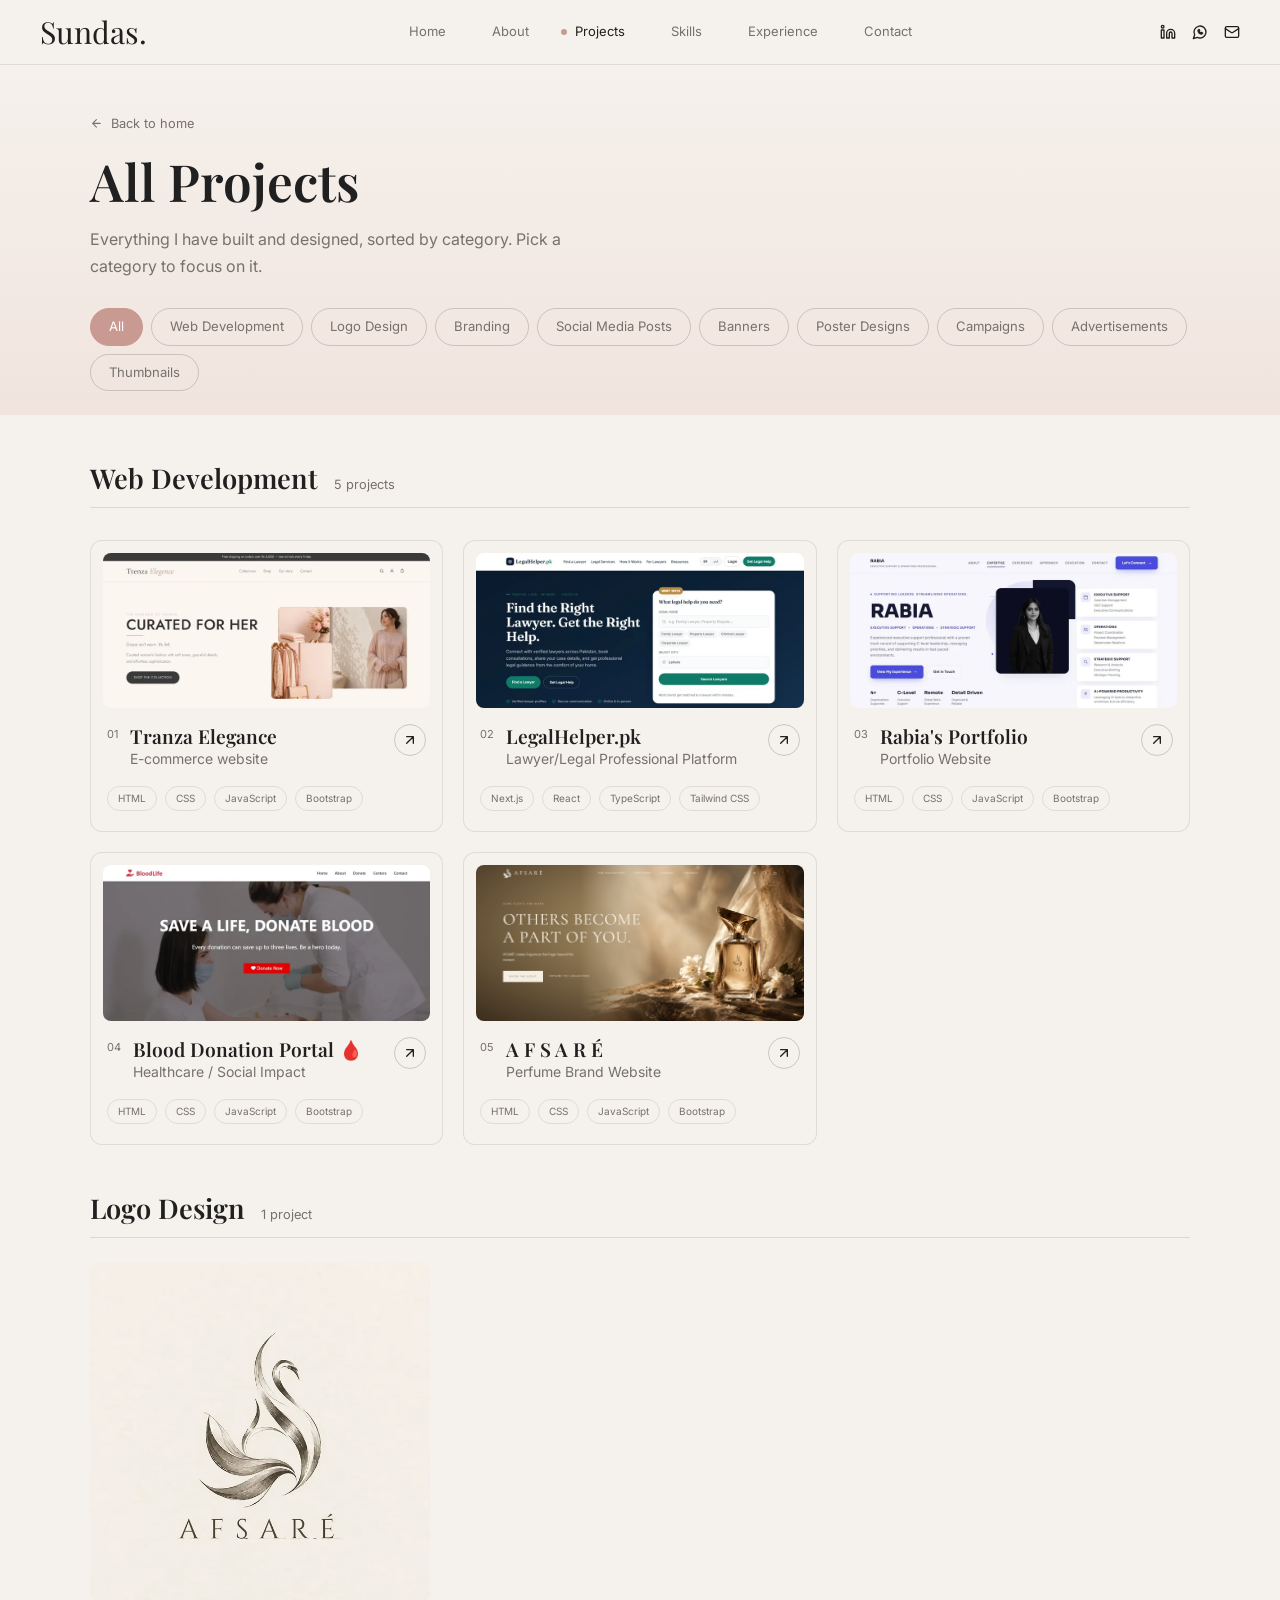
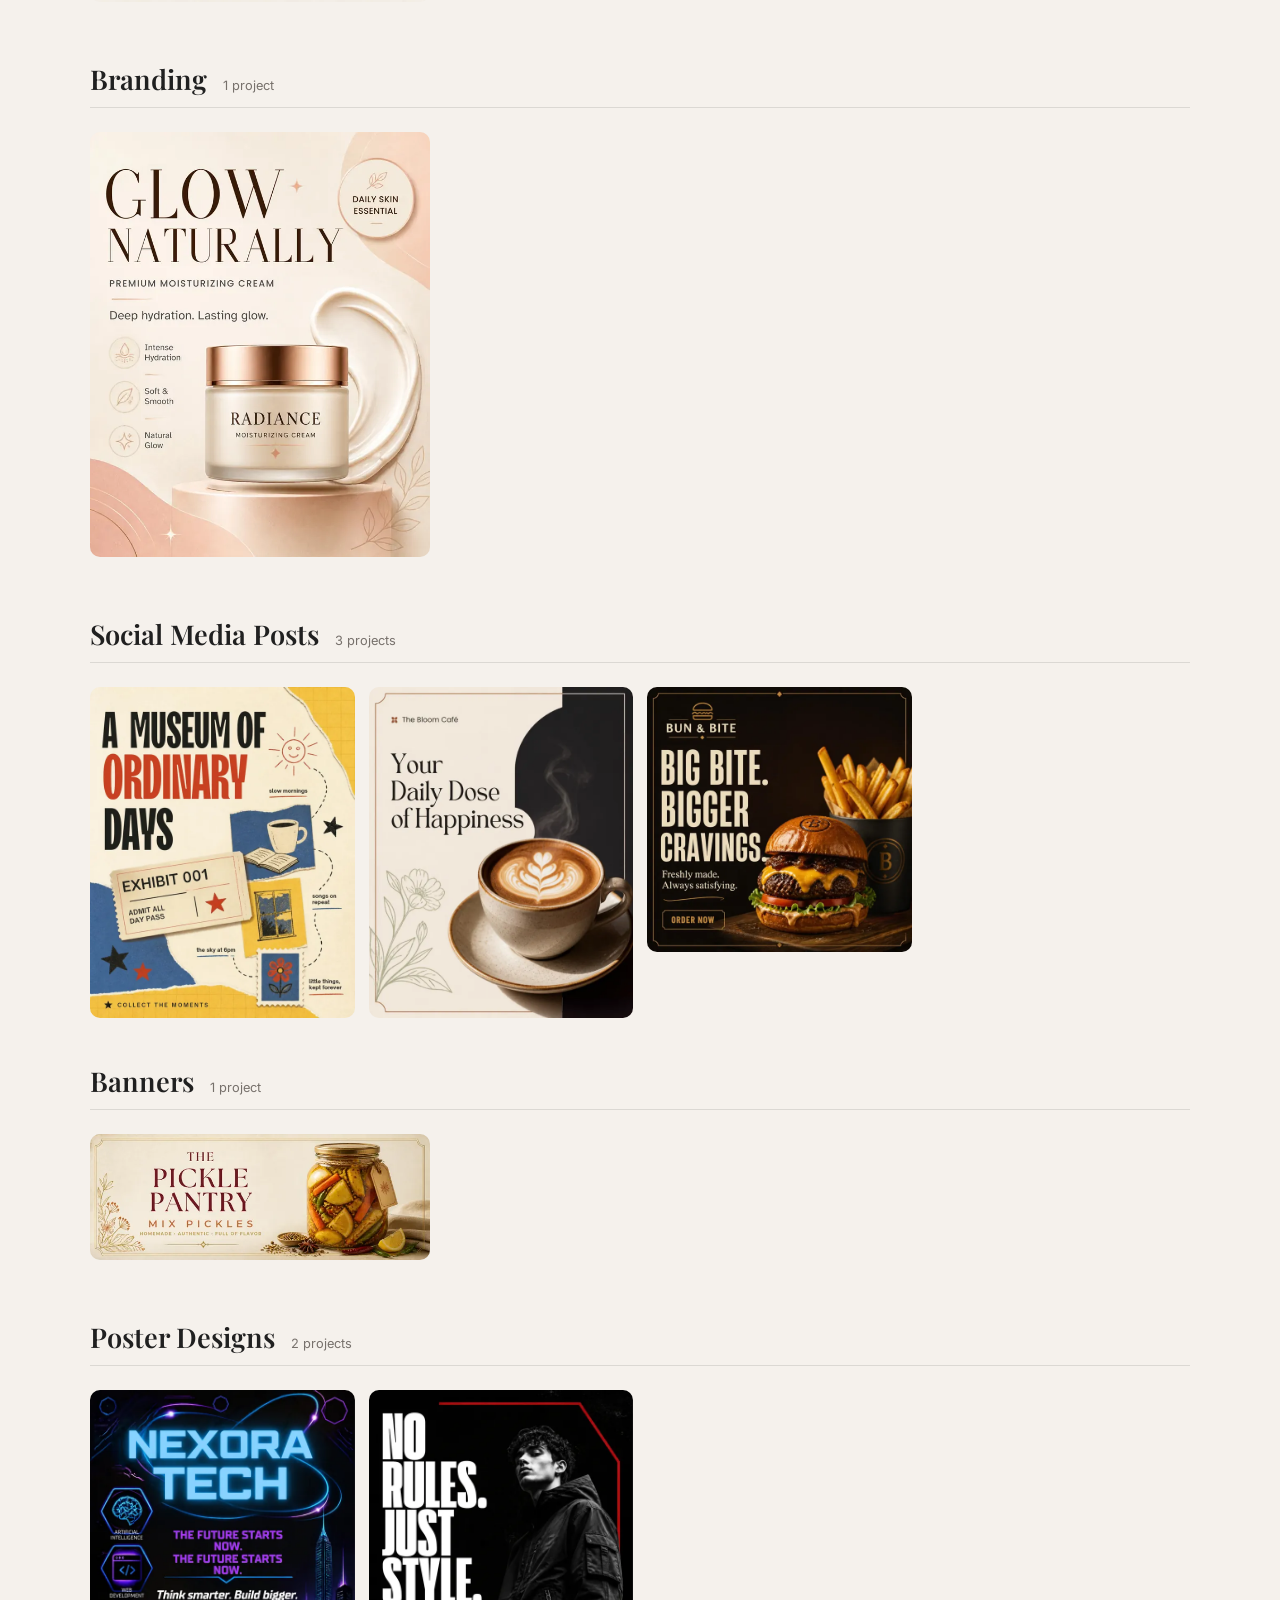
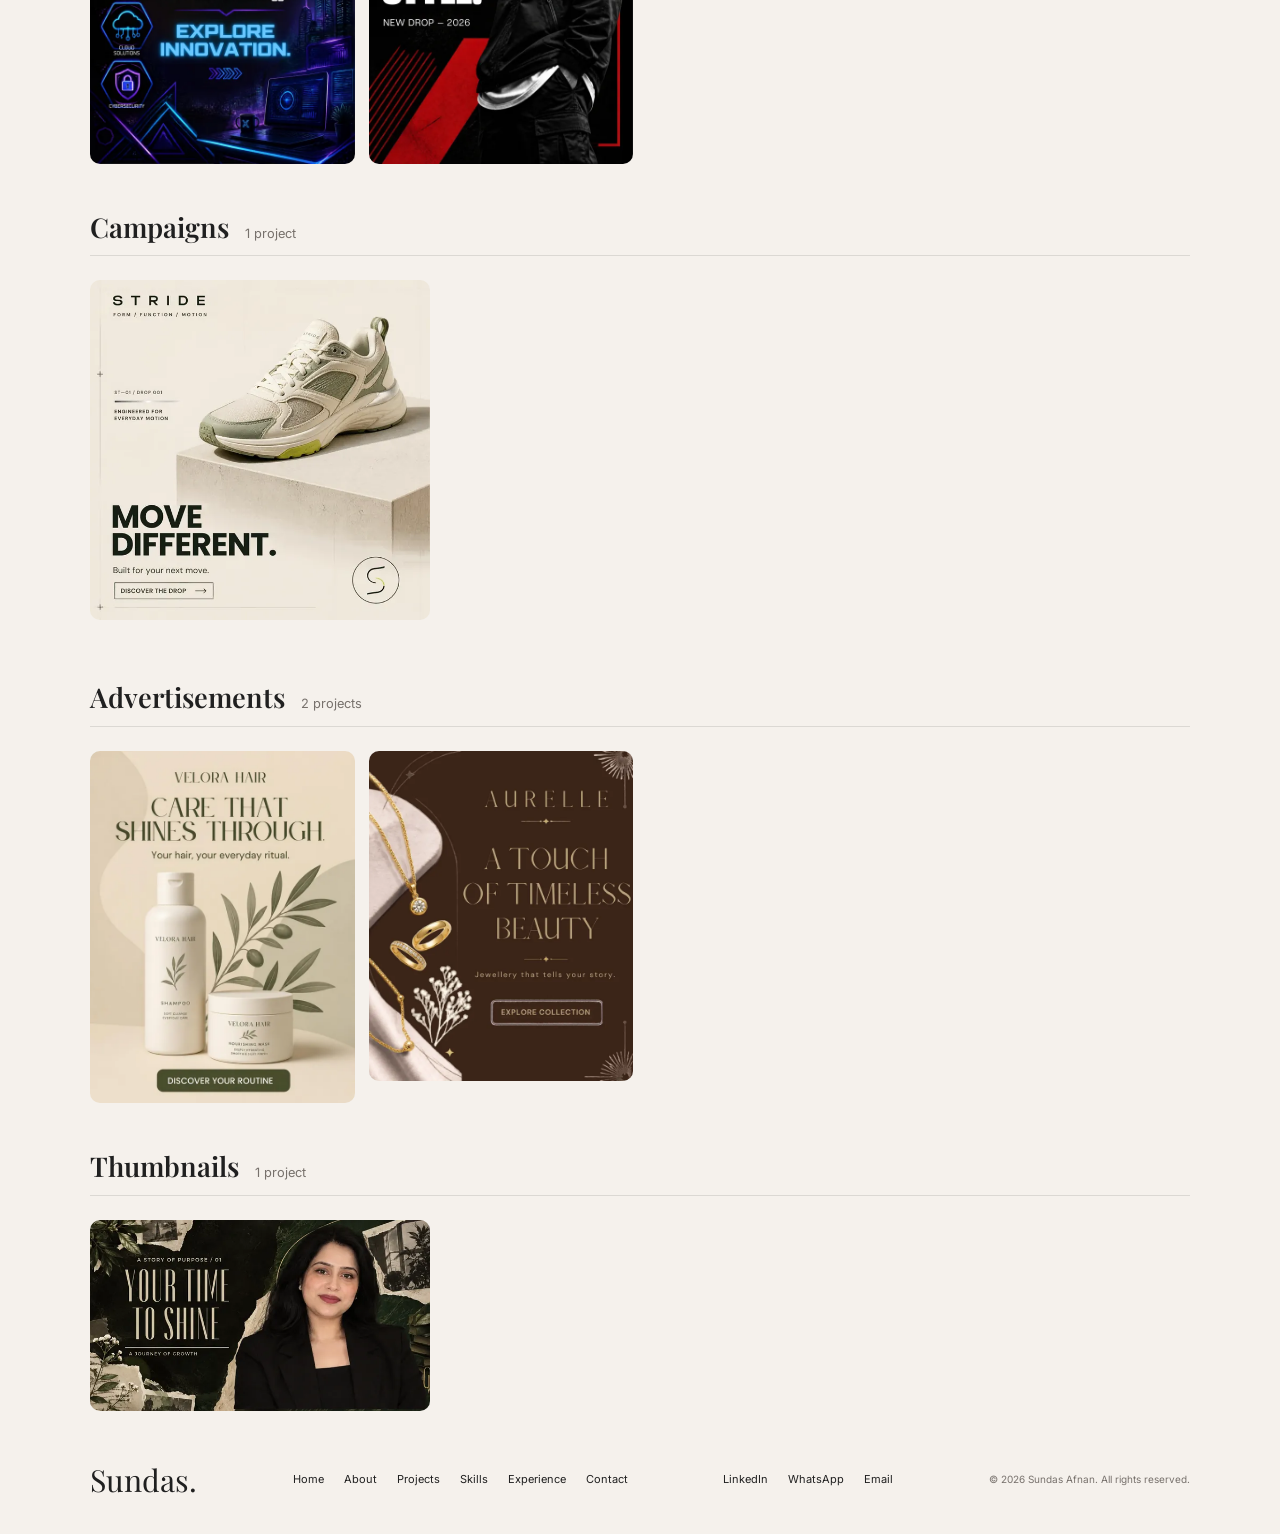
==== commit 123e6831: "Update projects.html" ====
--- a/projects.html
+++ b/projects.html
@@ -10,7 +10,7 @@
 </head>
 <body data-page="projects">
 <header class="nav"><div class="nav-in">
-<a href="index.html" class="logo" aria-label="Home">S.</a>
+<a href="index.html" class="logo" aria-label="Home">Sundas.</a>
 <nav aria-label="Main"><ul class="links" id="navLinks"></ul></nav>
 <div class="social" id="navSocial"></div>
 <button class="burger" id="burger" aria-label="Open menu" aria-expanded="false"></button></div></header>
